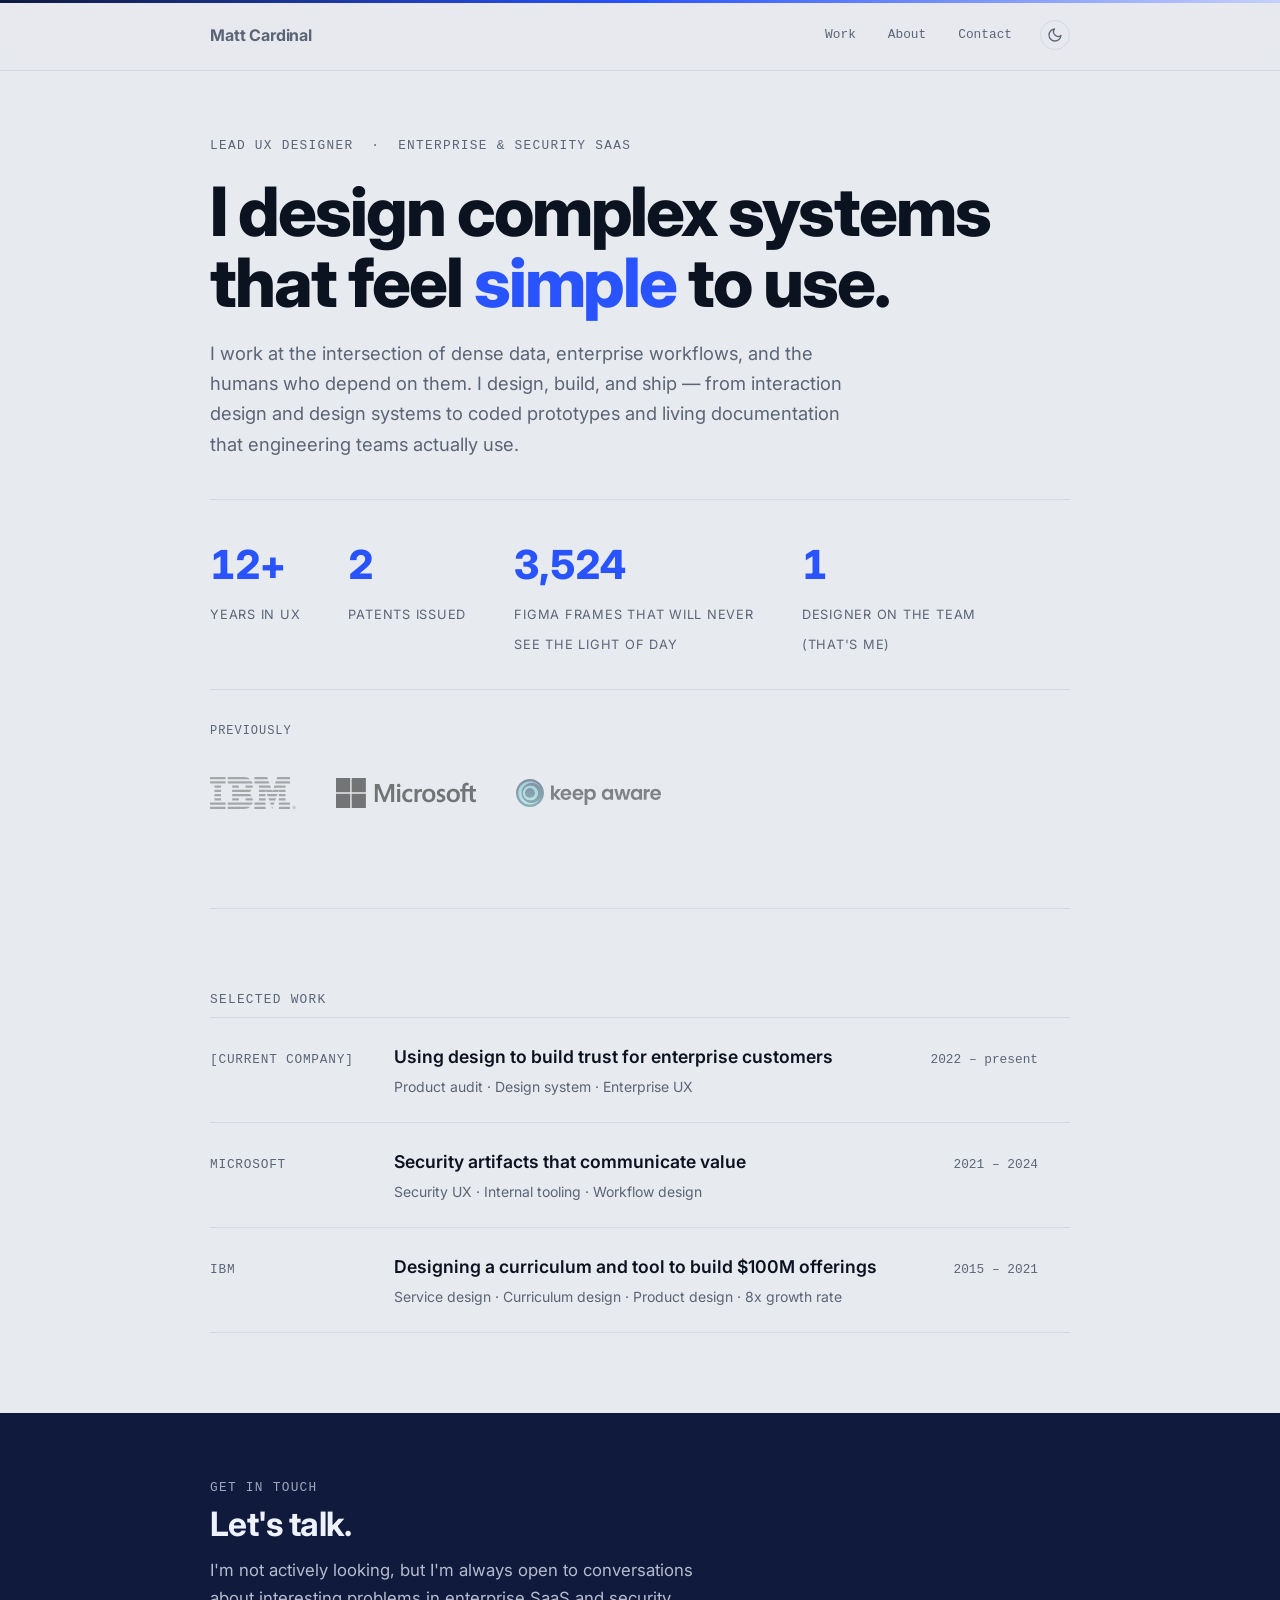
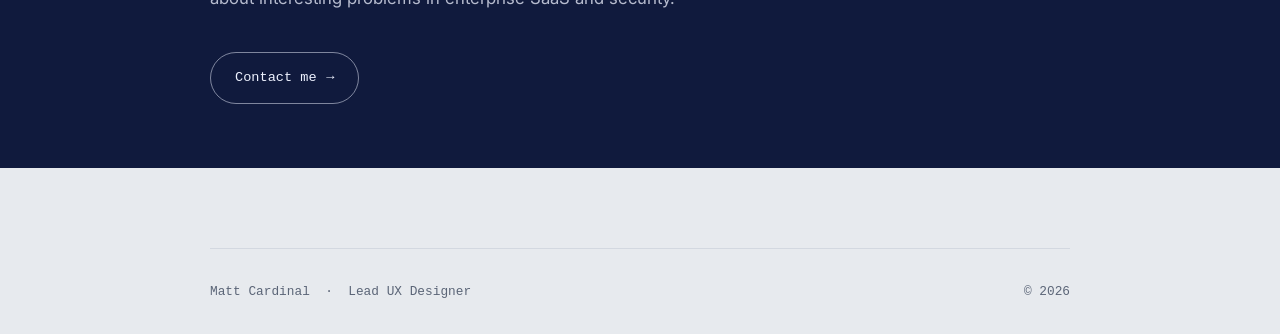
==== index.html @ 6674acd5 "Fix nav alignment and simplify CTA headline Nav wordmark now uses the same max(gap, centered-column)" ====
<!DOCTYPE html>
<html lang="en">
<head>
  <meta charset="UTF-8">
  <script>
    (function () {
      try {
        var t = localStorage.getItem('theme');
        if (!t) t = window.matchMedia('(prefers-color-scheme: dark)').matches ? 'dark' : 'light';
        document.documentElement.setAttribute('data-theme', t);
      } catch (e) {}
    })();
  </script>
  <meta name="viewport" content="width=device-width, initial-scale=1.0">
  <title>Matt Cardinal — UX Designer</title>
  <link rel="preconnect" href="https://fonts.googleapis.com">
  <link rel="preconnect" href="https://fonts.gstatic.com" crossorigin>
  <link href="https://fonts.googleapis.com/css2?family=Inter:wght@400;500;600;700;800&display=swap" rel="stylesheet">
  <link rel="stylesheet" href="css/style.css">
  <!-- Google tag (gtag.js) -->
  <script async src="https://www.googletagmanager.com/gtag/js?id=G-L89PG570C6"></script>
  <script>
    window.dataLayer = window.dataLayer || [];
    function gtag(){dataLayer.push(arguments);}
    gtag('js', new Date());
    gtag('config', 'G-L89PG570C6');
  </script>
</head>
<body>

  <div id="nav-placeholder"></div>

  <div class="container">

    <section id="hero-section">
      <p class="hero-role">Lead UX Designer &nbsp;·&nbsp; Enterprise &amp; Security SaaS</p>
      <h1>I design complex systems<br>that feel <span class="accent">simple</span> to use.</h1>
      <p class="hero-tagline">
        I work at the intersection of dense data, enterprise workflows, and the humans
        who depend on them. I design, build, and ship — from interaction design and
        design systems to coded prototypes and living documentation that engineering
        teams actually use.
      </p>
      <div class="hero-stats">
        <div class="stat-item">
          <span class="stat-number">12+</span>
          <span class="stat-label">Years in UX</span>
        </div>
        <div class="stat-item">
          <span class="stat-number">2</span>
          <span class="stat-label">Patents issued</span>
        </div>
        <div class="stat-item">
          <span class="stat-number">3,524</span>
          <span class="stat-label">Figma frames that will never<br>see the light of day</span>
        </div>
        <div class="stat-item">
          <span class="stat-number">1</span>
          <span class="stat-label">Designer on the team<br>(that's me)</span>
        </div>
      </div>

      <div class="hero-logos">
        <span class="logo-label">Previously</span>
        <div class="logo-row">
          <img src="IBM_logo.svg" alt="IBM" height="32" class="hero-logo hero-logo--mono">
          <img src="microsoft-logo.svg" alt="Microsoft" height="70" class="hero-logo">
          <img src="keepaware-logo.svg" alt="[current company]" height="28" class="hero-logo">
        </div>
      </div>
    </section>

    <section>
      <h4>Selected work</h4>
      <div class="work-index">

        <a class="work-index-item" href="cs-current-company.html">
          <span class="work-index-company">[current company]</span>
          <span>
            <div class="work-index-title">Using design to build trust for enterprise customers</div>
            <div class="work-index-desc">Product audit · Design system · Enterprise UX</div>
          </span>
          <span class="work-index-year">2022 – present</span>
        </a>

        <a class="work-index-item" href="cs-microsoft.html">
          <span class="work-index-company">Microsoft</span>
          <span>
            <div class="work-index-title">Security artifacts that communicate value</div>
            <div class="work-index-desc">Security UX · Internal tooling · Workflow design</div>
          </span>
          <span class="work-index-year">2021 – 2024</span>
        </a>

        <a class="work-index-item" href="cs-ibm.html">
          <span class="work-index-company">IBM</span>
          <span>
            <div class="work-index-title">Designing a curriculum and tool to build $100M offerings</div>
            <div class="work-index-desc">Service design · Curriculum design · Product design · 8x growth rate</div>
          </span>
          <span class="work-index-year">2015 – 2021</span>
        </a>

      </div>
    </section>

  </div>

  <div class="color-block color-block--navy cta-block">
    <div class="color-block-inner">
      <h4>Get in touch</h4>
      <h2>Let's talk.</h2>
      <p>I'm not actively looking, but I'm always open to conversations about interesting problems in enterprise SaaS and security.</p>
      <a href="contact.html" class="btn-pill btn-pill--light">Contact me</a>
    </div>
  </div>

  <div id="footer-placeholder"></div>
  <script src="includes/site.js"></script>
</body>
</html>
---- css/style.css ----
*, *::before, *::after { box-sizing: border-box; margin: 0; padding: 0; }

:root {
  --max: 860px;
  --gap: 2rem;
  --section-gap: 5rem;

  --bg: #E7EAEE;
  --color-text: #0b1220;
  --color-muted: #5b6577;
  --color-rule: #d3d8e0;
  --tint: #f3f5f8;
  --nav-bg: rgba(231, 234, 238, 0.82);

  --accent: #2953ff;
  --accent-dark: #1b3bc9;

  --block-navy: #101a3d;
  --block-navy-text: #eef2ff;
  --block-periwinkle: #c7d0fb;
  --block-ice: #dbe9fb;

  --font: 'Inter', system-ui, -apple-system, "Segoe UI", sans-serif;
  --font-ui: var(--font);
  --font-mono: ui-monospace, SFMono-Regular, "JetBrains Mono", Menlo, Consolas, monospace;
}

:root[data-theme="dark"] {
  --bg: #171B21;
  --color-text: #e7eaee;
  --color-muted: #8a93a3;
  --color-rule: #2a2f38;
  --tint: #1e232b;
  --nav-bg: rgba(23, 27, 33, 0.82);

  --accent: #5b7fff;
  --accent-dark: #7d9aff;
}

html { scroll-behavior: smooth; background: var(--bg); }

body {
  font-family: var(--font);
  font-size: 18px;
  line-height: 1.65;
  color: var(--color-text);
  background: var(--bg);
  padding: 0 var(--gap);
  position: relative;
  transition: background-color 0.35s ease, color 0.35s ease;
}

body::before {
  content: "";
  position: fixed;
  top: 0; left: 0; right: 0;
  height: 3px;
  background: linear-gradient(90deg, var(--block-navy), var(--accent), var(--block-periwinkle));
  z-index: 200;
}

::selection { background: var(--accent); color: #fff; }

:focus-visible { outline: 2px solid var(--accent); outline-offset: 2px; }

.container { max-width: var(--max); margin: 0 auto; }

section { padding: var(--section-gap) 0; border-top: 1px solid var(--color-rule); }
section:first-of-type { border-top: none; }

/* Type */
h1 { font-size: clamp(2.5rem, 5.5vw, 4.25rem); line-height: 1.04; font-weight: 800; letter-spacing: -0.03em; margin-bottom: 1rem; }
h2 { font-size: clamp(1.6rem, 3vw, 2.1rem); line-height: 1.2; font-weight: 700; letter-spacing: -0.015em; margin-bottom: 1.5rem; }
h3 { font-size: 1.15rem; font-family: var(--font-ui); font-weight: 650; margin-bottom: 0.5rem; }
h4 { font-size: 0.8rem; font-family: var(--font-mono); font-weight: 500; text-transform: uppercase; letter-spacing: 0.1em; color: var(--color-muted); margin-bottom: 0.4rem; }
p { margin-bottom: 1rem; max-width: 65ch; }
p:last-child { margin-bottom: 0; }

.accent { color: var(--accent); }

/* Nav */
.site-nav {
  position: sticky;
  top: 0;
  z-index: 100;
  width: 100vw;
  margin-left: calc(50% - 50vw);
  margin-right: calc(50% - 50vw);
  background: var(--nav-bg);
  backdrop-filter: blur(10px);
  -webkit-backdrop-filter: blur(10px);
  border-bottom: 1px solid var(--color-rule);
  transition: transform 0.35s ease, box-shadow 0.35s ease, background-color 0.35s ease;
}
.site-nav.nav-hidden { transform: translateY(-100%); }
.site-nav.nav-scrolled { box-shadow: 0 8px 24px -20px rgba(16, 26, 61, 0.4); }
.nav-inner {
  display: flex;
  justify-content: space-between;
  align-items: center;
  padding: 1.25rem max(var(--gap), calc(50vw - var(--max) / 2));
  font-family: var(--font-mono);
  font-size: 0.8rem;
}
.nav-right { display: flex; align-items: center; gap: 1.75rem; }
.wordmark { font-family: var(--font); font-size: 1rem; font-weight: 700; letter-spacing: -0.01em; text-decoration: none; color: var(--color-text); }
.nav-inner ul { list-style: none; display: flex; gap: 2rem; align-items: baseline; }
.nav-inner a { text-decoration: none; color: var(--color-muted); transition: color 0.2s ease; }
.nav-inner a:hover, .nav-inner a.active { color: var(--color-text); }
.nav-inner a.active { color: var(--accent); }

.theme-toggle {
  display: inline-flex;
  align-items: center;
  justify-content: center;
  width: 30px;
  height: 30px;
  padding: 0;
  border: 1px solid var(--color-rule);
  border-radius: 999px;
  background: transparent;
  color: var(--color-muted);
  cursor: pointer;
  transition: color 0.2s ease, border-color 0.2s ease;
}
.theme-toggle:hover { color: var(--color-text); border-color: var(--color-text); }
.theme-toggle svg { width: 16px; height: 16px; display: block; }
.theme-toggle .icon-sun { display: none; }
.theme-toggle .icon-moon { display: block; }
:root[data-theme="dark"] .theme-toggle .icon-sun { display: block; }
:root[data-theme="dark"] .theme-toggle .icon-moon { display: none; }

/* Hero */
#hero-section { padding-top: 4rem; }
.hero-role {
  font-family: var(--font-mono);
  font-size: 0.8rem;
  text-transform: uppercase;
  letter-spacing: 0.1em;
  color: var(--color-muted);
  margin-bottom: 1.25rem;
}
.hero-tagline { font-size: 1.15rem; color: var(--color-muted); max-width: 55ch; margin-top: 1.25rem; }
.hero-stats {
  display: flex;
  gap: 3rem;
  margin-top: 2.5rem;
  padding-top: 2rem;
  border-top: 1px solid var(--color-rule);
  font-family: var(--font-ui);
  flex-wrap: wrap;
}
.stat-item .stat-number {
  font-size: clamp(1.75rem, 3.5vw, 2.5rem);
  font-weight: 800;
  letter-spacing: -0.02em;
  display: block;
  color: var(--accent);
  font-variant-numeric: tabular-nums;
}
.stat-item .stat-label { font-size: 0.8rem; color: var(--color-muted); text-transform: uppercase; letter-spacing: 0.06em; line-height: 1.4; }

/* Logo row */
.hero-logos {
  margin-top: 2rem;
  padding-top: 2rem;
  border-top: 1px solid var(--color-rule);
}
.logo-label {
  font-family: var(--font-mono);
  font-size: 0.75rem;
  text-transform: uppercase;
  letter-spacing: 0.08em;
  color: var(--color-muted);
  margin-bottom: 1rem;
  display: block;
}
.logo-row {
  display: flex;
  align-items: center;
  gap: 2.5rem;
  flex-wrap: wrap;
}
.hero-logo {
  display: block;
  opacity: 0.5;
  transition: filter 0.35s ease, opacity 0.35s ease;
}
.hero-logo--mono { filter: grayscale(1); }
:root[data-theme="dark"] .hero-logo {
  filter: grayscale(1) invert(1);
  opacity: 0.6;
}
.logo-placeholder {
  font-family: var(--font-ui);
  font-size: 0.8rem;
  color: #bbb;
  border: 1px dashed #ddd;
  padding: 0.5rem 1.25rem;
  border-radius: 4px;
}

/* Work index */
.work-index { display: flex; flex-direction: column; gap: 0; }
.work-index-item {
  display: grid;
  grid-template-columns: 160px 1fr auto;
  gap: 1.5rem;
  align-items: baseline;
  padding: 1.5rem 2rem 1.5rem 0;
  border-bottom: 1px solid var(--color-rule);
  cursor: pointer;
  text-decoration: none;
  color: var(--color-text);
  position: relative;
  transition: padding-left 0.25s ease;
}
.work-index-item:first-child { border-top: 1px solid var(--color-rule); }
.work-index-item:hover { padding-left: 0.5rem; }
.work-index-item:hover .work-index-title { text-decoration: underline; text-decoration-color: var(--accent); }
.work-index-item:hover .work-index-company { color: var(--accent); }
.work-index-item::after {
  content: "→";
  position: absolute;
  right: 0;
  top: 50%;
  transform: translate(-8px, -50%);
  opacity: 0;
  color: var(--accent);
  font-family: var(--font-mono);
  transition: opacity 0.25s ease, transform 0.25s ease;
}
.work-index-item:hover::after { opacity: 1; transform: translate(0, -50%); }
.work-index-company { font-family: var(--font-mono); font-size: 0.8rem; color: var(--color-muted); text-transform: uppercase; letter-spacing: 0.06em; transition: color 0.2s ease; }
.work-index-title { font-size: 1.1rem; font-weight: 600; }
.work-index-year { font-family: var(--font-mono); font-size: 0.8rem; color: var(--color-muted); white-space: nowrap; }
.work-index-desc { font-family: var(--font-ui); font-size: 0.875rem; color: var(--color-muted); margin-top: 0.25rem; grid-column: 2; }

/* Full-bleed color blocks */
.color-block {
  width: 100vw;
  margin-left: calc(50% - 50vw);
  margin-right: calc(50% - 50vw);
  padding: 4rem max(var(--gap), calc(50vw - var(--max) / 2));
}
.color-block--navy { background: var(--block-navy); color: var(--block-navy-text); }
.color-block--navy .color-block-inner .cs-meta-row, .color-block--navy .color-block-inner .cs-meta-row strong { color: var(--block-navy-text); }
.color-block--navy .back, .color-block--navy h4 { color: rgba(238, 242, 255, 0.65); }
.color-block--periwinkle { background: var(--block-periwinkle); color: var(--block-navy); }
.color-block--ice { background: var(--block-ice); color: var(--block-navy); }
.color-block-inner { max-width: var(--max); margin: 0 auto; }

/* Case study header (cover block) */
.cs-header { padding: 3.5rem 0 3rem; }
.cs-header .back { font-family: var(--font-mono); font-size: 0.8rem; color: var(--color-muted); text-decoration: none; display: inline-block; margin-bottom: 1.5rem; transition: color 0.2s ease; }
.cs-header .back:hover { color: var(--accent); }
.cs-meta-row { display: flex; gap: 3rem; margin-top: 1.5rem; font-family: var(--font-mono); font-size: 0.85rem; color: var(--color-muted); flex-wrap: wrap; }
.cs-meta-row span { display: flex; flex-direction: column; gap: 0.15rem; }
.cs-meta-row strong { color: var(--color-text); font-weight: 600; font-size: 0.75rem; text-transform: uppercase; letter-spacing: 0.06em; font-family: var(--font-mono); }

.cs-body { padding-top: 3rem; counter-reset: chapter; }
.cs-body section { border-top: 1px solid var(--color-rule); padding: 2.75rem 0; }
.cs-body section:first-child { border-top: none; padding-top: 0; }
.cs-body section { counter-increment: chapter; }

.cs-section-grid {
  display: grid;
  grid-template-columns: 200px 1fr;
  gap: 1.5rem 3rem;
}
.cs-section-label { padding-top: 0.2rem; }
.cs-section-label::before {
  content: counter(chapter, decimal-leading-zero);
  display: block;
  font-family: var(--font);
  font-weight: 800;
  font-size: 2.25rem;
  letter-spacing: -0.02em;
  color: var(--accent);
  margin-bottom: 0.4rem;
  line-height: 1;
}

.outcome-list { list-style: none; margin-top: 1rem; display: flex; flex-direction: column; gap: 0.6rem; }
.outcome-list li {
  font-family: var(--font-ui);
  font-size: 0.9rem;
  padding: 0.7rem 0.9rem;
  border-left: 2px solid var(--accent);
  background: var(--tint);
  line-height: 1.4;
  border-radius: 0 4px 4px 0;
  transition: background-color 0.35s ease;
}

.img-placeholder {
  background: var(--tint);
  border: 1px dashed var(--color-rule);
  border-radius: 6px;
  display: flex;
  align-items: center;
  justify-content: center;
  font-family: var(--font-mono);
  font-size: 0.8rem;
  color: var(--color-muted);
  margin: 1.5rem 0;
  transition: background-color 0.35s ease, border-color 0.35s ease;
}

/* About */
.about-grid { display: grid; grid-template-columns: 2fr 1fr; gap: 3rem; }
.about-detail h4 { margin-top: 1.75rem; margin-bottom: 0.5rem; }
.about-detail h4:first-child { margin-top: 0; }
.about-detail ul { list-style: none; font-family: var(--font-ui); font-size: 0.875rem; line-height: 1.9; color: var(--color-muted); }

/* Skills */
.skills-grid { display: grid; grid-template-columns: repeat(3, 1fr); gap: 2rem; }
.skill-group h4 { margin-bottom: 0.75rem; }
.skill-group ul { list-style: none; font-family: var(--font-ui); font-size: 0.9rem; line-height: 2; color: var(--color-muted); }

/* Contact */
.contact-body { display: flex; gap: 4rem; align-items: flex-start; }
.contact-links { list-style: none; font-family: var(--font-ui); font-size: 1rem; line-height: 2.4; }
.contact-links a { color: var(--color-text); text-decoration: none; border-bottom: 1px solid var(--color-rule); transition: border-color 0.2s ease, color 0.2s ease; }
.contact-links a:hover { border-color: var(--accent); color: var(--accent); }

/* Pill buttons */
.btn-pill {
  display: inline-flex;
  align-items: center;
  gap: 0.6rem;
  margin-top: 1.5rem;
  padding: 0.85rem 1.5rem;
  font-family: var(--font-mono);
  font-size: 0.85rem;
  border-radius: 999px;
  border: 1px solid var(--color-text);
  text-decoration: none;
  color: var(--color-text);
  background: transparent;
  transition: background 0.25s ease, color 0.25s ease, transform 0.2s ease;
}
.btn-pill::after { content: "→"; transition: transform 0.25s ease; }
.btn-pill:hover { background: var(--color-text); color: var(--bg); transform: translateY(-1px); }
.btn-pill:hover::after { transform: translateX(4px); }
.btn-pill--accent { border-color: var(--accent); color: var(--accent); }
.btn-pill--accent:hover { background: var(--accent); color: #fff; }
.btn-pill--light { border-color: rgba(238, 242, 255, 0.5); color: var(--block-navy-text); }
.btn-pill--light:hover { background: var(--block-navy-text); color: var(--block-navy); }

/* Footer */
footer {
  border-top: 1px solid var(--color-rule);
  padding: 2rem 0;
  margin-top: var(--section-gap);
  font-family: var(--font-mono);
  font-size: 0.8rem;
  color: var(--color-muted);
  display: flex;
  justify-content: space-between;
}

/* Prev/Next nav */
.prev-next {
  display: flex;
  justify-content: space-between;
  padding: 2rem 0;
  border-top: 1px solid var(--color-rule);
  margin-top: 2rem;
  font-family: var(--font-mono);
  font-size: 0.875rem;
}
.prev-next a { color: var(--color-muted); text-decoration: none; transition: color 0.2s ease; }
.prev-next a:hover { color: var(--accent); }

/* CTA section (full-bleed) */
.cta-block {
  text-align: left;
}
.cta-block h2 { color: inherit; margin-bottom: 0.75rem; }
.cta-block p { color: rgba(238, 242, 255, 0.75); font-size: 1.05rem; max-width: 45ch; }

/* Scroll reveal */
.reveal {
  opacity: 0;
  transform: translateY(18px);
  transition: opacity 0.7s ease, transform 0.7s ease;
}
.reveal.is-visible { opacity: 1; transform: none; }
.reveal--fast { transition-duration: 0.45s; transition-delay: 0s !important; }

@media (prefers-reduced-motion: reduce) {
  html { scroll-behavior: auto; }
  .reveal { opacity: 1; transform: none; transition: none; }
  .site-nav { transition: none; }
}

/* Responsive */
@media (max-width: 640px) {
  h1 { font-size: 2.1rem; }
  .about-grid, .skills-grid { grid-template-columns: 1fr; }
  .contact-body { flex-direction: column; }
  .work-index-item { grid-template-columns: 1fr; gap: 0.25rem; padding-right: 1.5rem; }
  .work-index-year { display: none; }
  .cs-section-grid { grid-template-columns: 1fr; }
  .cs-section-label::before { font-size: 1.75rem; }
  .nav-inner ul { gap: 1.25rem; }
}
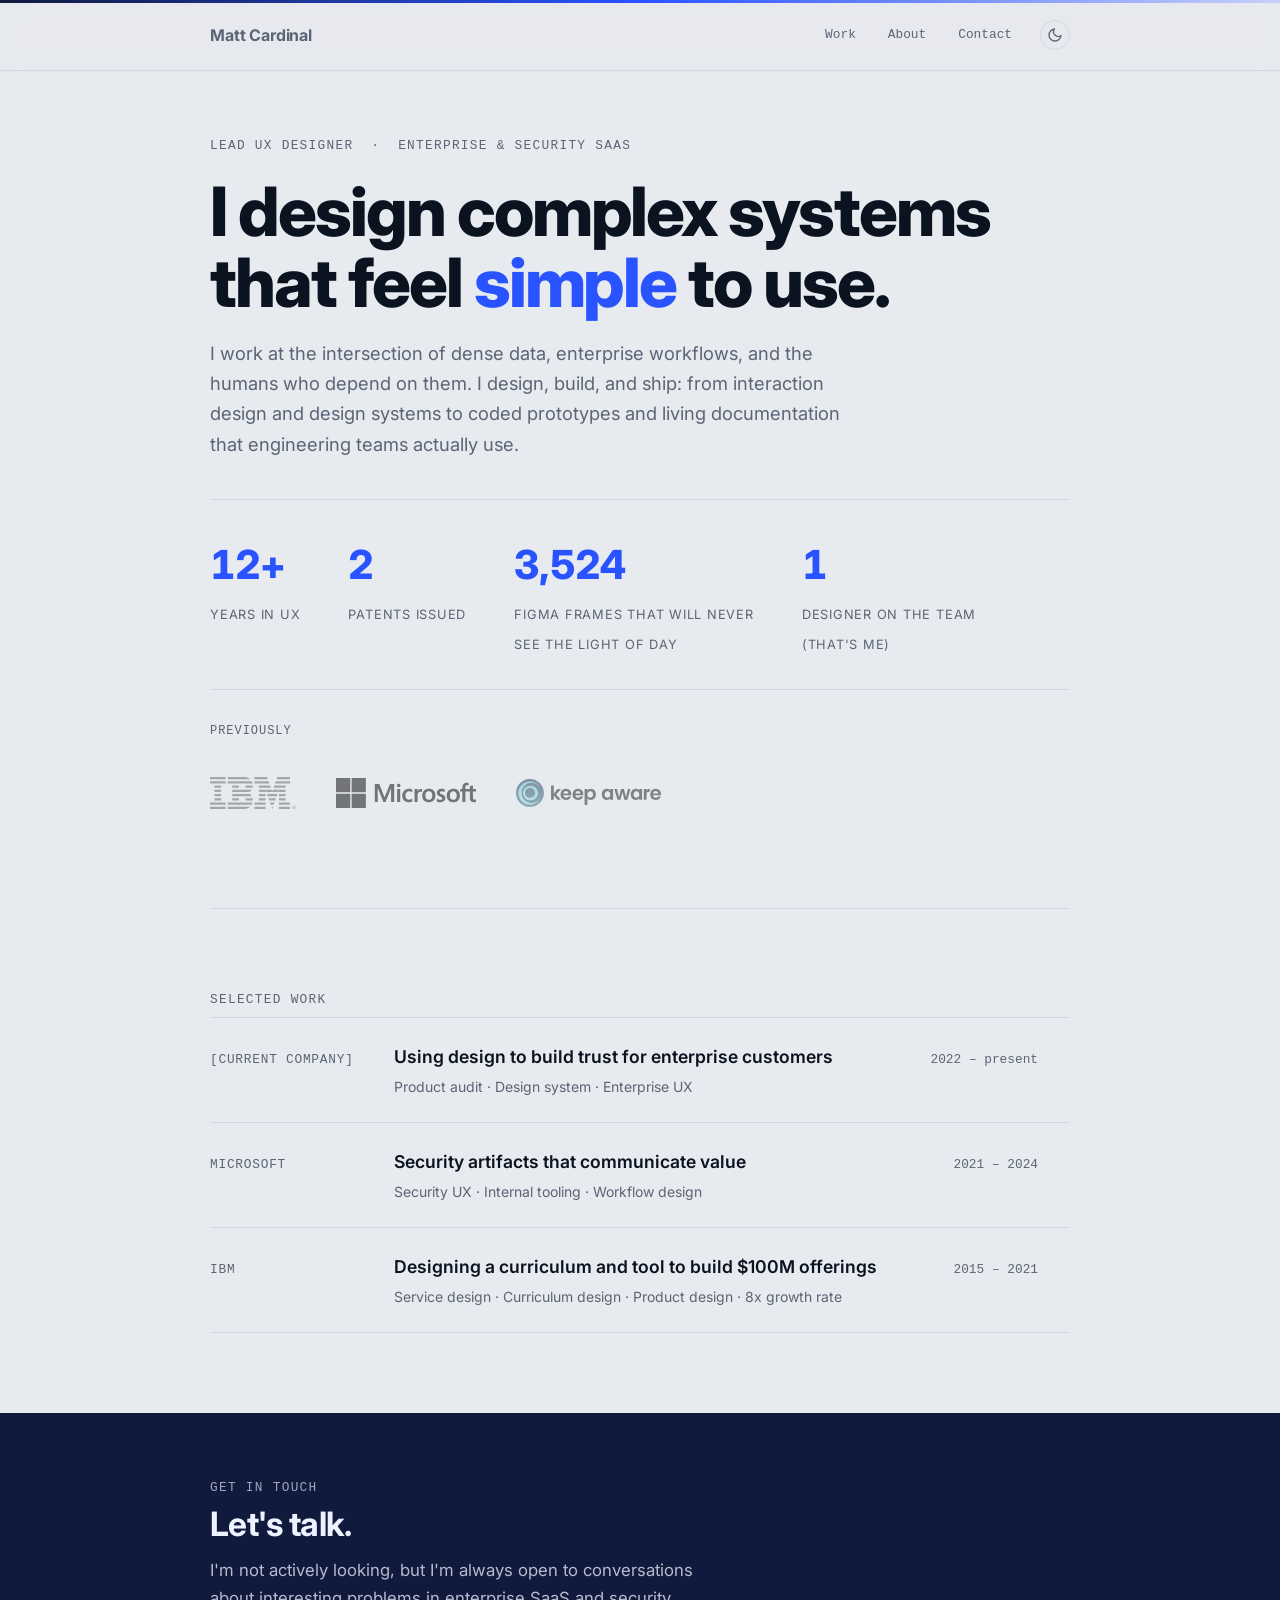
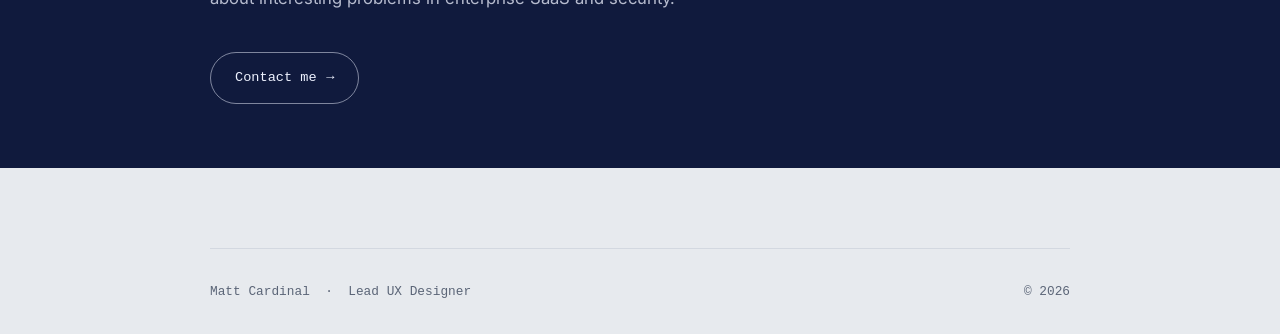
==== commit 6f8bd477: "Remove em dashes site-wide Replaces every em dash in copy, placeholders, page titles, and a code com" ====
--- a/index.html
+++ b/index.html
@@ -12,7 +12,7 @@
     })();
   </script>
   <meta name="viewport" content="width=device-width, initial-scale=1.0">
-  <title>Matt Cardinal — UX Designer</title>
+  <title>Matt Cardinal | UX Designer</title>
   <link rel="preconnect" href="https://fonts.googleapis.com">
   <link rel="preconnect" href="https://fonts.gstatic.com" crossorigin>
   <link href="https://fonts.googleapis.com/css2?family=Inter:wght@400;500;600;700;800&display=swap" rel="stylesheet">
@@ -37,7 +37,7 @@
       <h1>I design complex systems<br>that feel <span class="accent">simple</span> to use.</h1>
       <p class="hero-tagline">
         I work at the intersection of dense data, enterprise workflows, and the humans
-        who depend on them. I design, build, and ship — from interaction design and
+        who depend on them. I design, build, and ship: from interaction design and
         design systems to coded prototypes and living documentation that engineering
         teams actually use.
       </p>
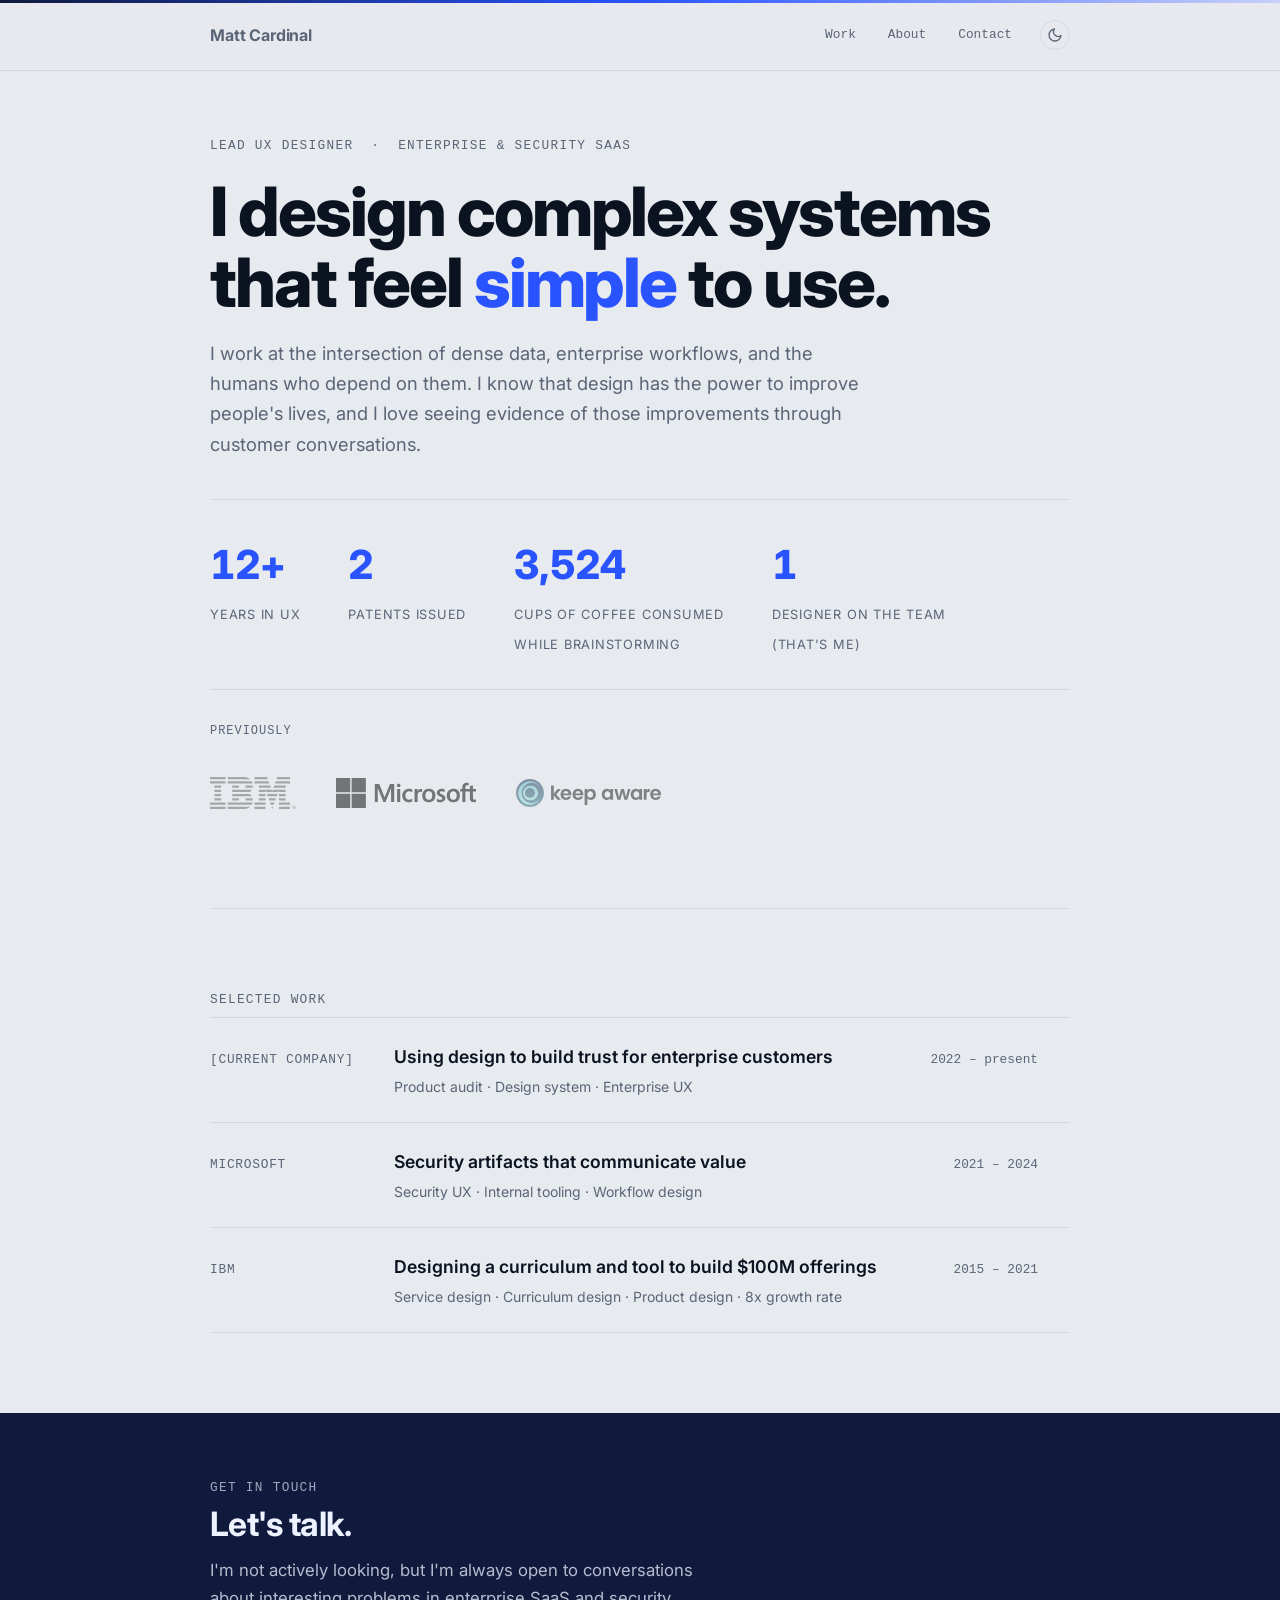
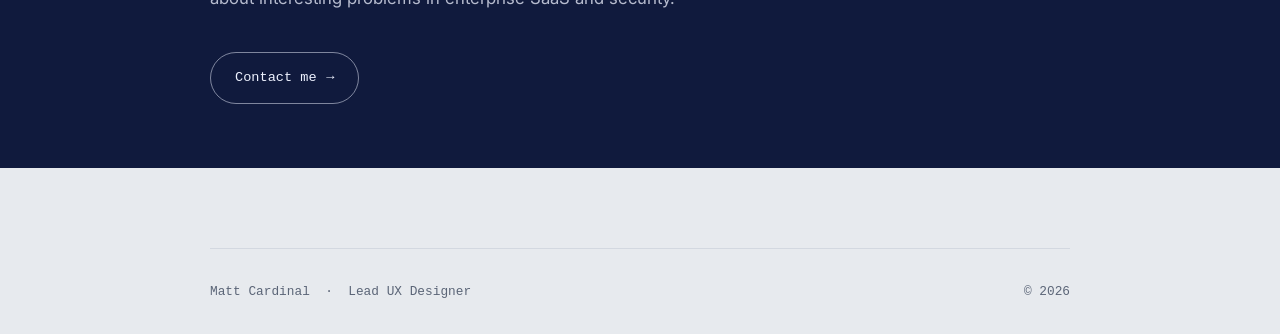
==== commit b8af8093: "Revise hero tagline and update stat labels Updated the hero tagline and stat labels in index.html." ====
--- a/index.html
+++ b/index.html
@@ -37,9 +37,7 @@
       <h1>I design complex systems<br>that feel <span class="accent">simple</span> to use.</h1>
       <p class="hero-tagline">
         I work at the intersection of dense data, enterprise workflows, and the humans
-        who depend on them. I design, build, and ship: from interaction design and
-        design systems to coded prototypes and living documentation that engineering
-        teams actually use.
+        who depend on them. I know that design has the power to improve people's lives, and I love seeing evidence of those improvements through customer conversations.
       </p>
       <div class="hero-stats">
         <div class="stat-item">
@@ -52,7 +50,7 @@
         </div>
         <div class="stat-item">
           <span class="stat-number">3,524</span>
-          <span class="stat-label">Figma frames that will never<br>see the light of day</span>
+          <span class="stat-label">Cups of coffee consumed<br>while brainstorming</span>
         </div>
         <div class="stat-item">
           <span class="stat-number">1</span>
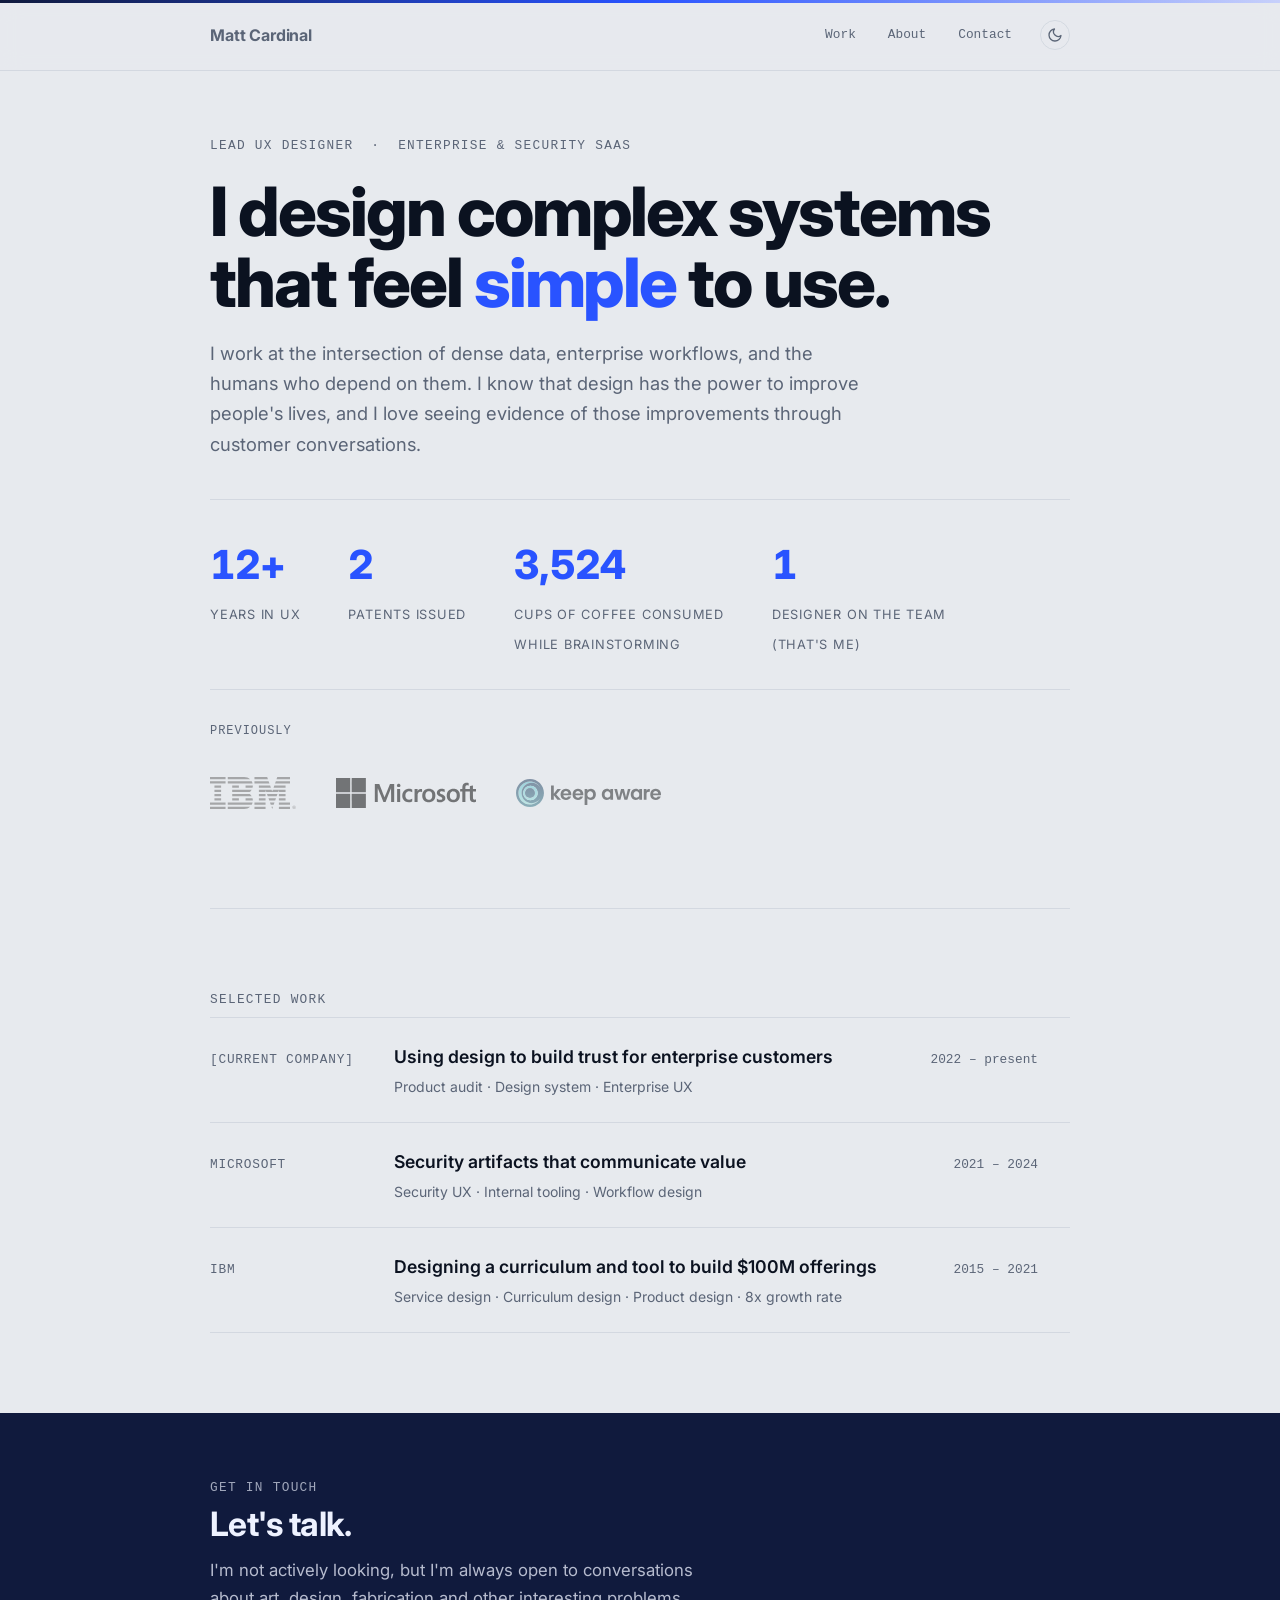
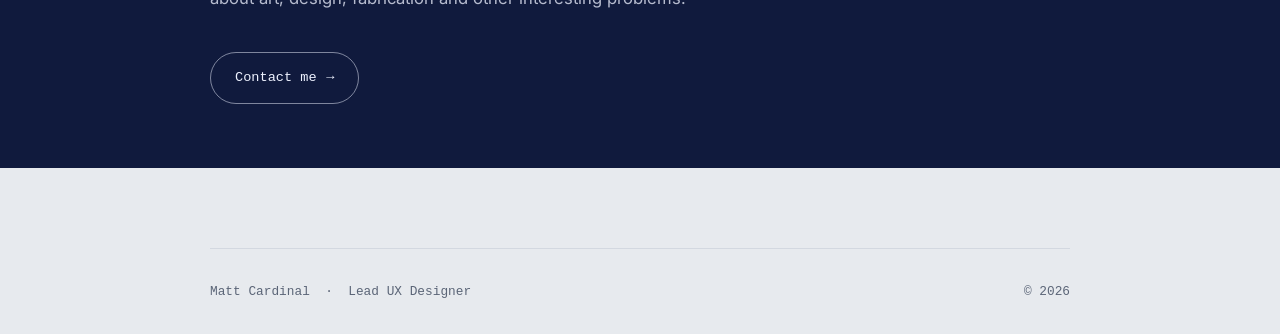
==== commit 5a4fc0e7: "Update contact paragraph content in index.html" ====
--- a/index.html
+++ b/index.html
@@ -49,7 +49,7 @@
           <span class="stat-label">Patents issued</span>
         </div>
         <div class="stat-item">
-          <span class="stat-number">3,524</span>
+          <span class="stat-number" data-live-interval="6000">3,524</span>
           <span class="stat-label">Cups of coffee consumed<br>while brainstorming</span>
         </div>
         <div class="stat-item">
@@ -108,7 +108,7 @@
     <div class="color-block-inner">
       <h4>Get in touch</h4>
       <h2>Let's talk.</h2>
-      <p>I'm not actively looking, but I'm always open to conversations about interesting problems in enterprise SaaS and security.</p>
+      <p>I'm not actively looking, but I'm always open to conversations about art, design, fabrication and other interesting problems.</p>
       <a href="contact.html" class="btn-pill btn-pill--light">Contact me</a>
     </div>
   </div>
--- a/css/style.css
+++ b/css/style.css
@@ -157,6 +157,33 @@
   display: block;
   color: var(--accent);
   font-variant-numeric: tabular-nums;
+}
+
+/* Odometer-style roll for the live-incrementing stat: only the digit
+   cell(s) that actually changed get wrapped and animated; everything
+   else in the number is left as plain static text. */
+.stat-digit {
+  position: relative;
+  display: inline-block;
+  overflow: hidden;
+  vertical-align: bottom;
+}
+.stat-roll-current, .stat-roll-incoming {
+  display: block;
+  transition: transform 0.5s cubic-bezier(0.65, 0, 0.35, 1), opacity 0.5s ease;
+}
+.stat-roll-incoming {
+  position: absolute;
+  top: 0;
+  left: 0;
+  transform: translateY(100%);
+  opacity: 0;
+}
+.stat-digit.is-rolling-active .stat-roll-current { transform: translateY(-100%); opacity: 0; }
+.stat-digit.is-rolling-active .stat-roll-incoming { transform: translateY(0); opacity: 1; }
+
+@media (prefers-reduced-motion: reduce) {
+  .stat-roll-current, .stat-roll-incoming { transition: none; }
 }
 .stat-item .stat-label { font-size: 0.8rem; color: var(--color-muted); text-transform: uppercase; letter-spacing: 0.06em; line-height: 1.4; }
 
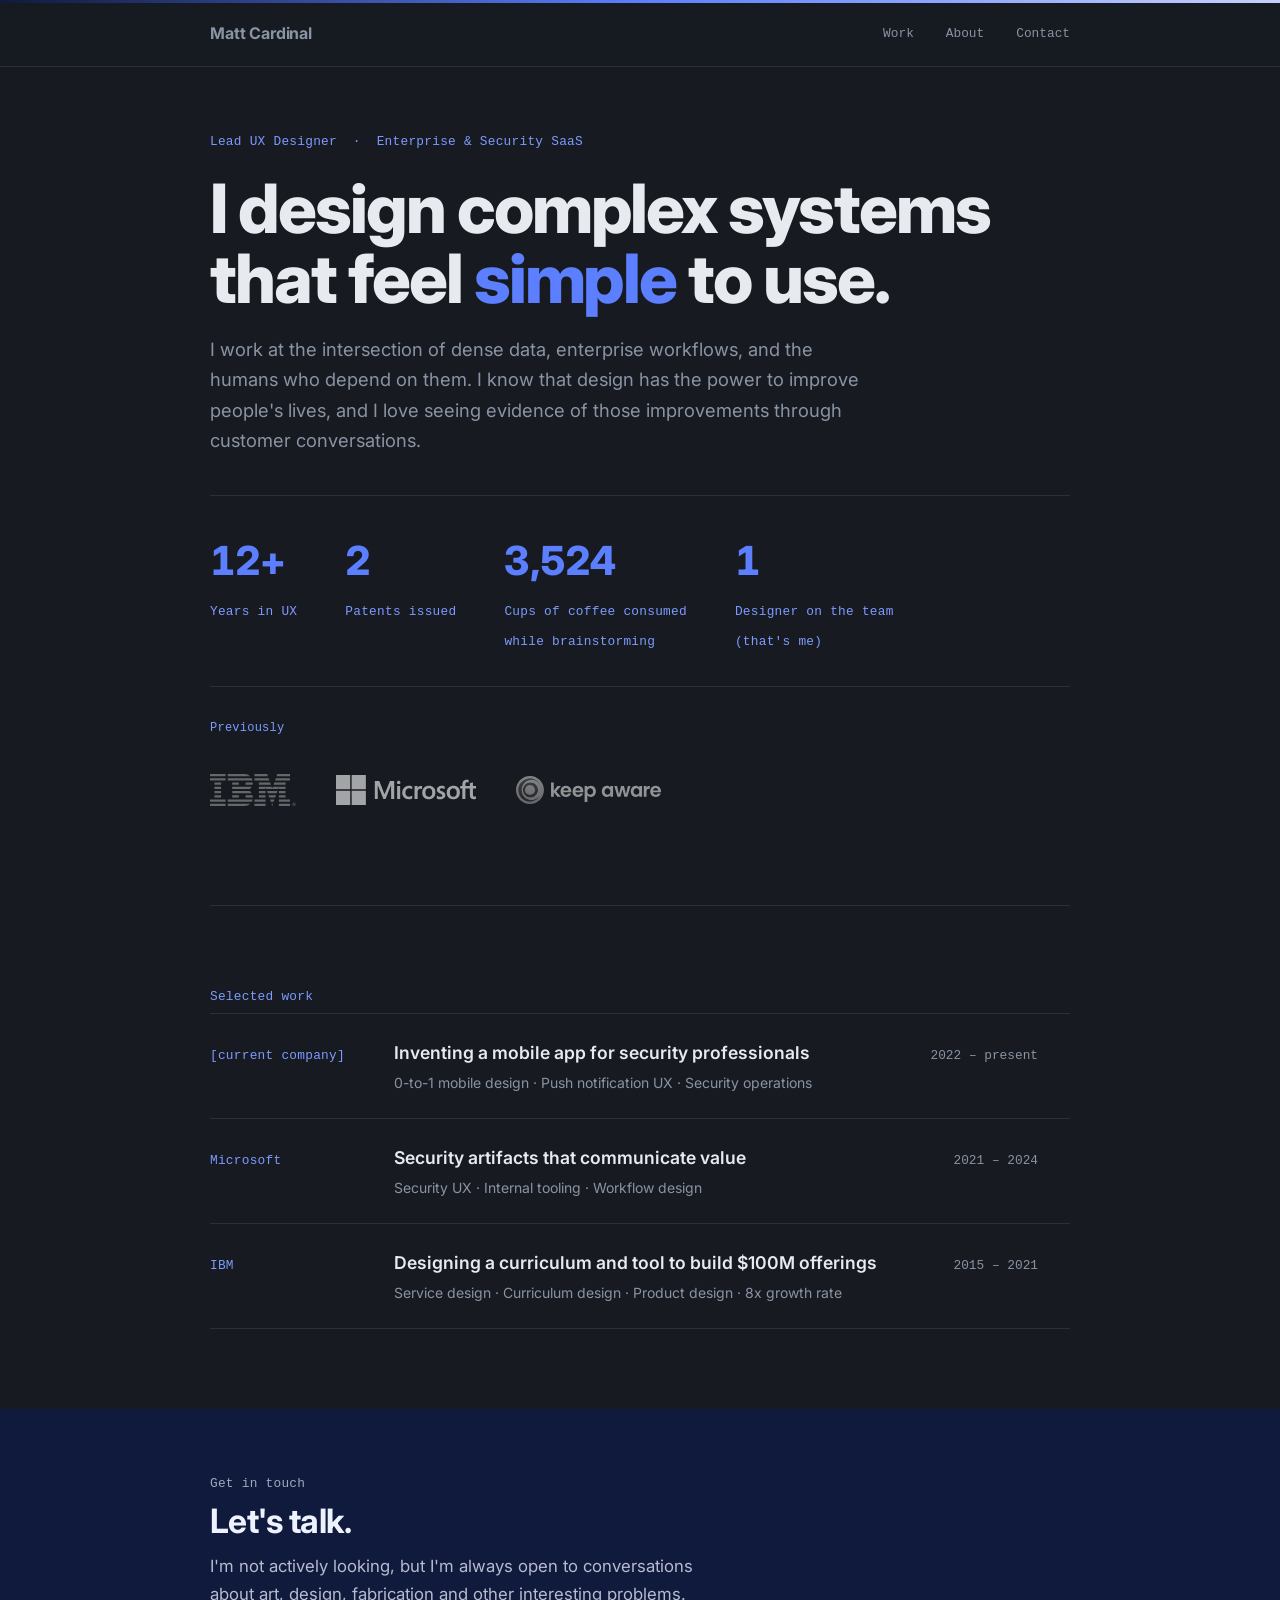
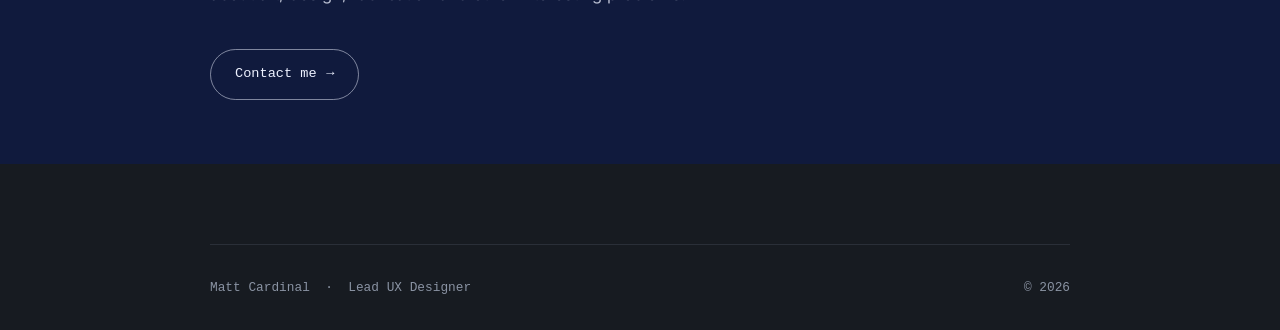
==== commit 9f92b166: "Fix work-index hover shift, remove theme toggle, and rework current-company case study - Stop Select" ====
--- a/index.html
+++ b/index.html
@@ -2,15 +2,7 @@
 <html lang="en">
 <head>
   <meta charset="UTF-8">
-  <script>
-    (function () {
-      try {
-        var t = localStorage.getItem('theme');
-        if (!t) t = window.matchMedia('(prefers-color-scheme: dark)').matches ? 'dark' : 'light';
-        document.documentElement.setAttribute('data-theme', t);
-      } catch (e) {}
-    })();
-  </script>
+  <link rel="icon" type="image/png" href="favicon.png">
   <meta name="viewport" content="width=device-width, initial-scale=1.0">
   <title>Matt Cardinal | UX Designer</title>
   <link rel="preconnect" href="https://fonts.googleapis.com">
@@ -61,7 +53,7 @@
       <div class="hero-logos">
         <span class="logo-label">Previously</span>
         <div class="logo-row">
-          <img src="IBM_logo.svg" alt="IBM" height="32" class="hero-logo hero-logo--mono">
+          <img src="IBM_logo.svg" alt="IBM" height="32" class="hero-logo">
           <img src="microsoft-logo.svg" alt="Microsoft" height="70" class="hero-logo">
           <img src="keepaware-logo.svg" alt="[current company]" height="28" class="hero-logo">
         </div>
@@ -75,8 +67,8 @@
         <a class="work-index-item" href="cs-current-company.html">
           <span class="work-index-company">[current company]</span>
           <span>
-            <div class="work-index-title">Using design to build trust for enterprise customers</div>
-            <div class="work-index-desc">Product audit · Design system · Enterprise UX</div>
+            <div class="work-index-title">Inventing a mobile app for security professionals</div>
+            <div class="work-index-desc">0-to-1 mobile design · Push notification UX · Security operations</div>
           </span>
           <span class="work-index-year">2022 – present</span>
         </a>
--- a/css/style.css
+++ b/css/style.css
@@ -5,27 +5,6 @@
   --gap: 2rem;
   --section-gap: 5rem;
 
-  --bg: #E7EAEE;
-  --color-text: #0b1220;
-  --color-muted: #5b6577;
-  --color-rule: #d3d8e0;
-  --tint: #f3f5f8;
-  --nav-bg: rgba(231, 234, 238, 0.82);
-
-  --accent: #2953ff;
-  --accent-dark: #1b3bc9;
-
-  --block-navy: #101a3d;
-  --block-navy-text: #eef2ff;
-  --block-periwinkle: #c7d0fb;
-  --block-ice: #dbe9fb;
-
-  --font: 'Inter', system-ui, -apple-system, "Segoe UI", sans-serif;
-  --font-ui: var(--font);
-  --font-mono: ui-monospace, SFMono-Regular, "JetBrains Mono", Menlo, Consolas, monospace;
-}
-
-:root[data-theme="dark"] {
   --bg: #171B21;
   --color-text: #e7eaee;
   --color-muted: #8a93a3;
@@ -35,9 +14,18 @@
 
   --accent: #5b7fff;
   --accent-dark: #7d9aff;
-}
-
-html { scroll-behavior: smooth; background: var(--bg); }
+
+  --block-navy: #101a3d;
+  --block-navy-text: #eef2ff;
+  --block-periwinkle: #c7d0fb;
+  --block-ice: #dbe9fb;
+
+  --font: 'Inter', system-ui, -apple-system, "Segoe UI", sans-serif;
+  --font-ui: var(--font);
+  --font-mono: ui-monospace, SFMono-Regular, "JetBrains Mono", Menlo, Consolas, monospace;
+}
+
+html { scroll-behavior: smooth; background: var(--bg); color-scheme: dark; }
 
 body {
   font-family: var(--font);
@@ -72,7 +60,7 @@
 h1 { font-size: clamp(2.5rem, 5.5vw, 4.25rem); line-height: 1.04; font-weight: 800; letter-spacing: -0.03em; margin-bottom: 1rem; }
 h2 { font-size: clamp(1.6rem, 3vw, 2.1rem); line-height: 1.2; font-weight: 700; letter-spacing: -0.015em; margin-bottom: 1.5rem; }
 h3 { font-size: 1.15rem; font-family: var(--font-ui); font-weight: 650; margin-bottom: 0.5rem; }
-h4 { font-size: 0.8rem; font-family: var(--font-mono); font-weight: 500; text-transform: uppercase; letter-spacing: 0.1em; color: var(--color-muted); margin-bottom: 0.4rem; }
+h4 { font-size: 0.8rem; font-family: var(--font-mono); font-weight: 400; letter-spacing: 0.02em; color: var(--accent-dark); margin-bottom: 0.4rem; }
 p { margin-bottom: 1rem; max-width: 65ch; }
 p:last-child { margin-bottom: 0; }
 
@@ -109,35 +97,14 @@
 .nav-inner a:hover, .nav-inner a.active { color: var(--color-text); }
 .nav-inner a.active { color: var(--accent); }
 
-.theme-toggle {
-  display: inline-flex;
-  align-items: center;
-  justify-content: center;
-  width: 30px;
-  height: 30px;
-  padding: 0;
-  border: 1px solid var(--color-rule);
-  border-radius: 999px;
-  background: transparent;
-  color: var(--color-muted);
-  cursor: pointer;
-  transition: color 0.2s ease, border-color 0.2s ease;
-}
-.theme-toggle:hover { color: var(--color-text); border-color: var(--color-text); }
-.theme-toggle svg { width: 16px; height: 16px; display: block; }
-.theme-toggle .icon-sun { display: none; }
-.theme-toggle .icon-moon { display: block; }
-:root[data-theme="dark"] .theme-toggle .icon-sun { display: block; }
-:root[data-theme="dark"] .theme-toggle .icon-moon { display: none; }
-
 /* Hero */
 #hero-section { padding-top: 4rem; }
 .hero-role {
   font-family: var(--font-mono);
   font-size: 0.8rem;
-  text-transform: uppercase;
-  letter-spacing: 0.1em;
-  color: var(--color-muted);
+  font-weight: 300;
+  letter-spacing: 0.02em;
+  color: var(--accent-dark);
   margin-bottom: 1.25rem;
 }
 .hero-tagline { font-size: 1.15rem; color: var(--color-muted); max-width: 55ch; margin-top: 1.25rem; }
@@ -185,7 +152,7 @@
 @media (prefers-reduced-motion: reduce) {
   .stat-roll-current, .stat-roll-incoming { transition: none; }
 }
-.stat-item .stat-label { font-size: 0.8rem; color: var(--color-muted); text-transform: uppercase; letter-spacing: 0.06em; line-height: 1.4; }
+.stat-item .stat-label { font-size: 0.8rem; font-family: var(--font-mono); font-weight: 300; color: var(--accent-dark); letter-spacing: 0.02em; line-height: 1.4; }
 
 /* Logo row */
 .hero-logos {
@@ -196,9 +163,9 @@
 .logo-label {
   font-family: var(--font-mono);
   font-size: 0.75rem;
-  text-transform: uppercase;
-  letter-spacing: 0.08em;
-  color: var(--color-muted);
+  font-weight: 300;
+  letter-spacing: 0.02em;
+  color: var(--accent-dark);
   margin-bottom: 1rem;
   display: block;
 }
@@ -210,13 +177,9 @@
 }
 .hero-logo {
   display: block;
-  opacity: 0.5;
+  opacity: 0.6;
+  filter: grayscale(1) invert(1);
   transition: filter 0.35s ease, opacity 0.35s ease;
-}
-.hero-logo--mono { filter: grayscale(1); }
-:root[data-theme="dark"] .hero-logo {
-  filter: grayscale(1) invert(1);
-  opacity: 0.6;
 }
 .logo-placeholder {
   font-family: var(--font-ui);
@@ -240,10 +203,8 @@
   text-decoration: none;
   color: var(--color-text);
   position: relative;
-  transition: padding-left 0.25s ease;
 }
 .work-index-item:first-child { border-top: 1px solid var(--color-rule); }
-.work-index-item:hover { padding-left: 0.5rem; }
 .work-index-item:hover .work-index-title { text-decoration: underline; text-decoration-color: var(--accent); }
 .work-index-item:hover .work-index-company { color: var(--accent); }
 .work-index-item::after {
@@ -258,7 +219,7 @@
   transition: opacity 0.25s ease, transform 0.25s ease;
 }
 .work-index-item:hover::after { opacity: 1; transform: translate(0, -50%); }
-.work-index-company { font-family: var(--font-mono); font-size: 0.8rem; color: var(--color-muted); text-transform: uppercase; letter-spacing: 0.06em; transition: color 0.2s ease; }
+.work-index-company { font-family: var(--font-mono); font-size: 0.8rem; font-weight: 300; color: var(--accent-dark); letter-spacing: 0.02em; transition: color 0.2s ease; }
 .work-index-title { font-size: 1.1rem; font-weight: 600; }
 .work-index-year { font-family: var(--font-mono); font-size: 0.8rem; color: var(--color-muted); white-space: nowrap; }
 .work-index-desc { font-family: var(--font-ui); font-size: 0.875rem; color: var(--color-muted); margin-top: 0.25rem; grid-column: 2; }
@@ -271,7 +232,7 @@
   padding: 4rem max(var(--gap), calc(50vw - var(--max) / 2));
 }
 .color-block--navy { background: var(--block-navy); color: var(--block-navy-text); }
-.color-block--navy .color-block-inner .cs-meta-row, .color-block--navy .color-block-inner .cs-meta-row strong { color: var(--block-navy-text); }
+.color-block--navy .color-block-inner .cs-meta-row { color: rgba(238, 242, 255, 0.65); }
 .color-block--navy .back, .color-block--navy h4 { color: rgba(238, 242, 255, 0.65); }
 .color-block--periwinkle { background: var(--block-periwinkle); color: var(--block-navy); }
 .color-block--ice { background: var(--block-ice); color: var(--block-navy); }
@@ -283,7 +244,7 @@
 .cs-header .back:hover { color: var(--accent); }
 .cs-meta-row { display: flex; gap: 3rem; margin-top: 1.5rem; font-family: var(--font-mono); font-size: 0.85rem; color: var(--color-muted); flex-wrap: wrap; }
 .cs-meta-row span { display: flex; flex-direction: column; gap: 0.15rem; }
-.cs-meta-row strong { color: var(--color-text); font-weight: 600; font-size: 0.75rem; text-transform: uppercase; letter-spacing: 0.06em; font-family: var(--font-mono); }
+.cs-meta-row strong { color: var(--accent-dark); font-weight: 500; font-size: 0.75rem; letter-spacing: 0.02em; font-family: var(--font-mono); }
 
 .cs-body { padding-top: 3rem; counter-reset: chapter; }
 .cs-body section { border-top: 1px solid var(--color-rule); padding: 2.75rem 0; }
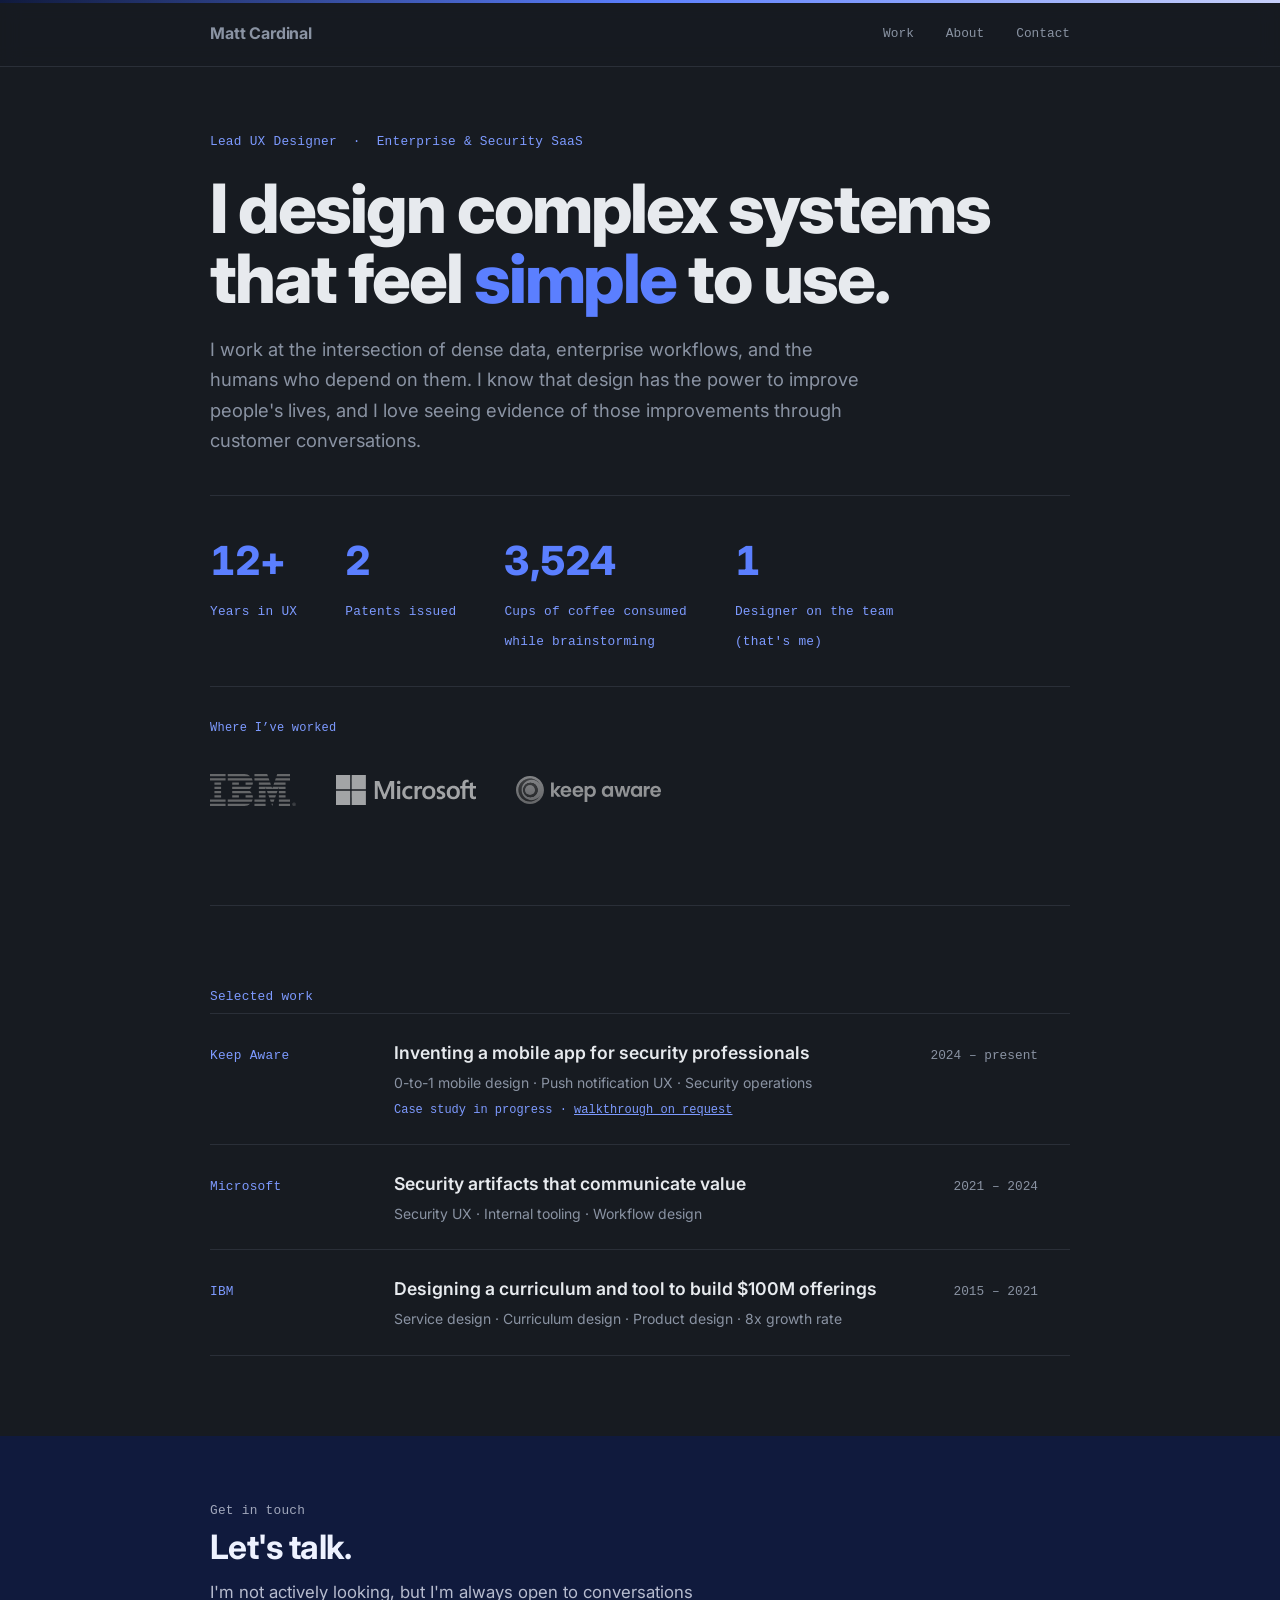
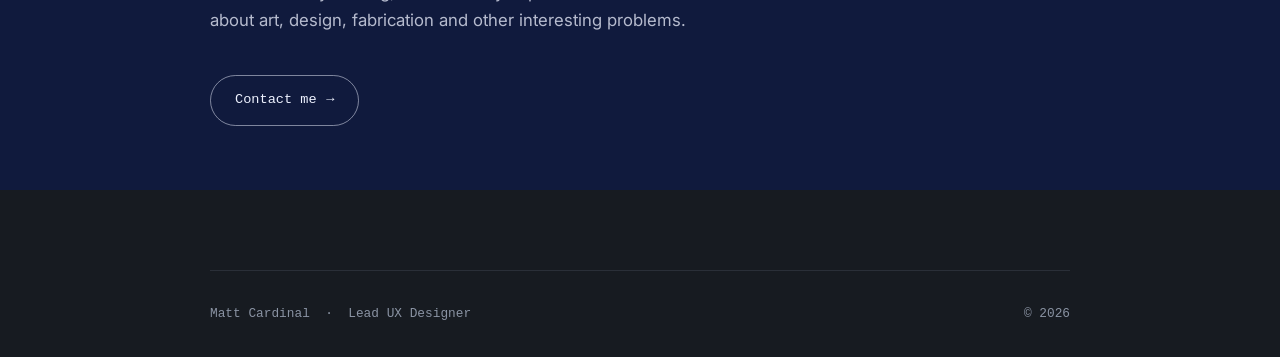
==== commit c816a5d1: "Name Keep Aware, fix dates, mark case study in progress, add TL;DRs and jump index, fix horizontal o" ====
--- a/index.html
+++ b/index.html
@@ -51,11 +51,11 @@
       </div>
 
       <div class="hero-logos">
-        <span class="logo-label">Previously</span>
+        <span class="logo-label">Where I&rsquo;ve worked</span>
         <div class="logo-row">
           <img src="IBM_logo.svg" alt="IBM" height="32" class="hero-logo">
           <img src="microsoft-logo.svg" alt="Microsoft" height="70" class="hero-logo">
-          <img src="keepaware-logo.svg" alt="[current company]" height="28" class="hero-logo">
+          <img src="keepaware-logo.svg" alt="Keep Aware" height="28" class="hero-logo">
         </div>
       </div>
     </section>
@@ -64,14 +64,15 @@
       <h4>Selected work</h4>
       <div class="work-index">
 
-        <a class="work-index-item" href="cs-current-company.html">
-          <span class="work-index-company">[current company]</span>
+        <div class="work-index-item work-index-item--pending">
+          <span class="work-index-company">Keep Aware</span>
           <span>
             <div class="work-index-title">Inventing a mobile app for security professionals</div>
             <div class="work-index-desc">0-to-1 mobile design · Push notification UX · Security operations</div>
+            <div class="work-index-status">Case study in progress · <a href="contact.html">walkthrough on request</a></div>
           </span>
-          <span class="work-index-year">2022 – present</span>
-        </a>
+          <span class="work-index-year">2024 – present</span>
+        </div>
 
         <a class="work-index-item" href="cs-microsoft.html">
           <span class="work-index-company">Microsoft</span>
--- a/css/style.css
+++ b/css/style.css
@@ -394,3 +394,28 @@
   .cs-section-label::before { font-size: 1.75rem; }
   .nav-inner ul { gap: 1.25rem; }
 }
+
+/* ---- Portfolio review updates ---- */
+
+/* 100vw full-bleed blocks include the scrollbar width; clip the overflow
+   so the page doesn't scroll sideways */
+html, body { overflow-x: clip; }
+
+/* One-paragraph summary at the top of each case study */
+.cs-tldr { font-size: 1.1rem; line-height: 1.55; max-width: 62ch; margin-top: 1.75rem; }
+
+/* Jump-to index, generated by site.js from the section labels */
+.cs-jump { font-family: var(--font-mono); font-size: 0.8rem; padding-top: 2rem; }
+.cs-jump h4 { margin-bottom: 0.6rem; }
+.cs-jump ol { list-style: none; display: flex; flex-wrap: wrap; gap: 0.4rem 1.5rem; padding: 0; margin: 0; }
+.cs-jump a { color: var(--color-muted); text-decoration: none; transition: color 0.2s ease; }
+.cs-jump a:hover { color: var(--accent); }
+.cs-body section[id] { scroll-margin-top: 5rem; }
+
+/* Work index rows without a published case study */
+.work-index-item--pending { cursor: default; }
+.work-index-item--pending::after { display: none; }
+.work-index-item--pending:hover .work-index-title { text-decoration: none; }
+.work-index-item--pending:hover .work-index-company { color: var(--accent-dark); }
+.work-index-status { font-family: var(--font-mono); font-size: 0.75rem; color: var(--accent-dark); margin-top: 0.4rem; grid-column: 2; }
+.work-index-status a { color: inherit; }
